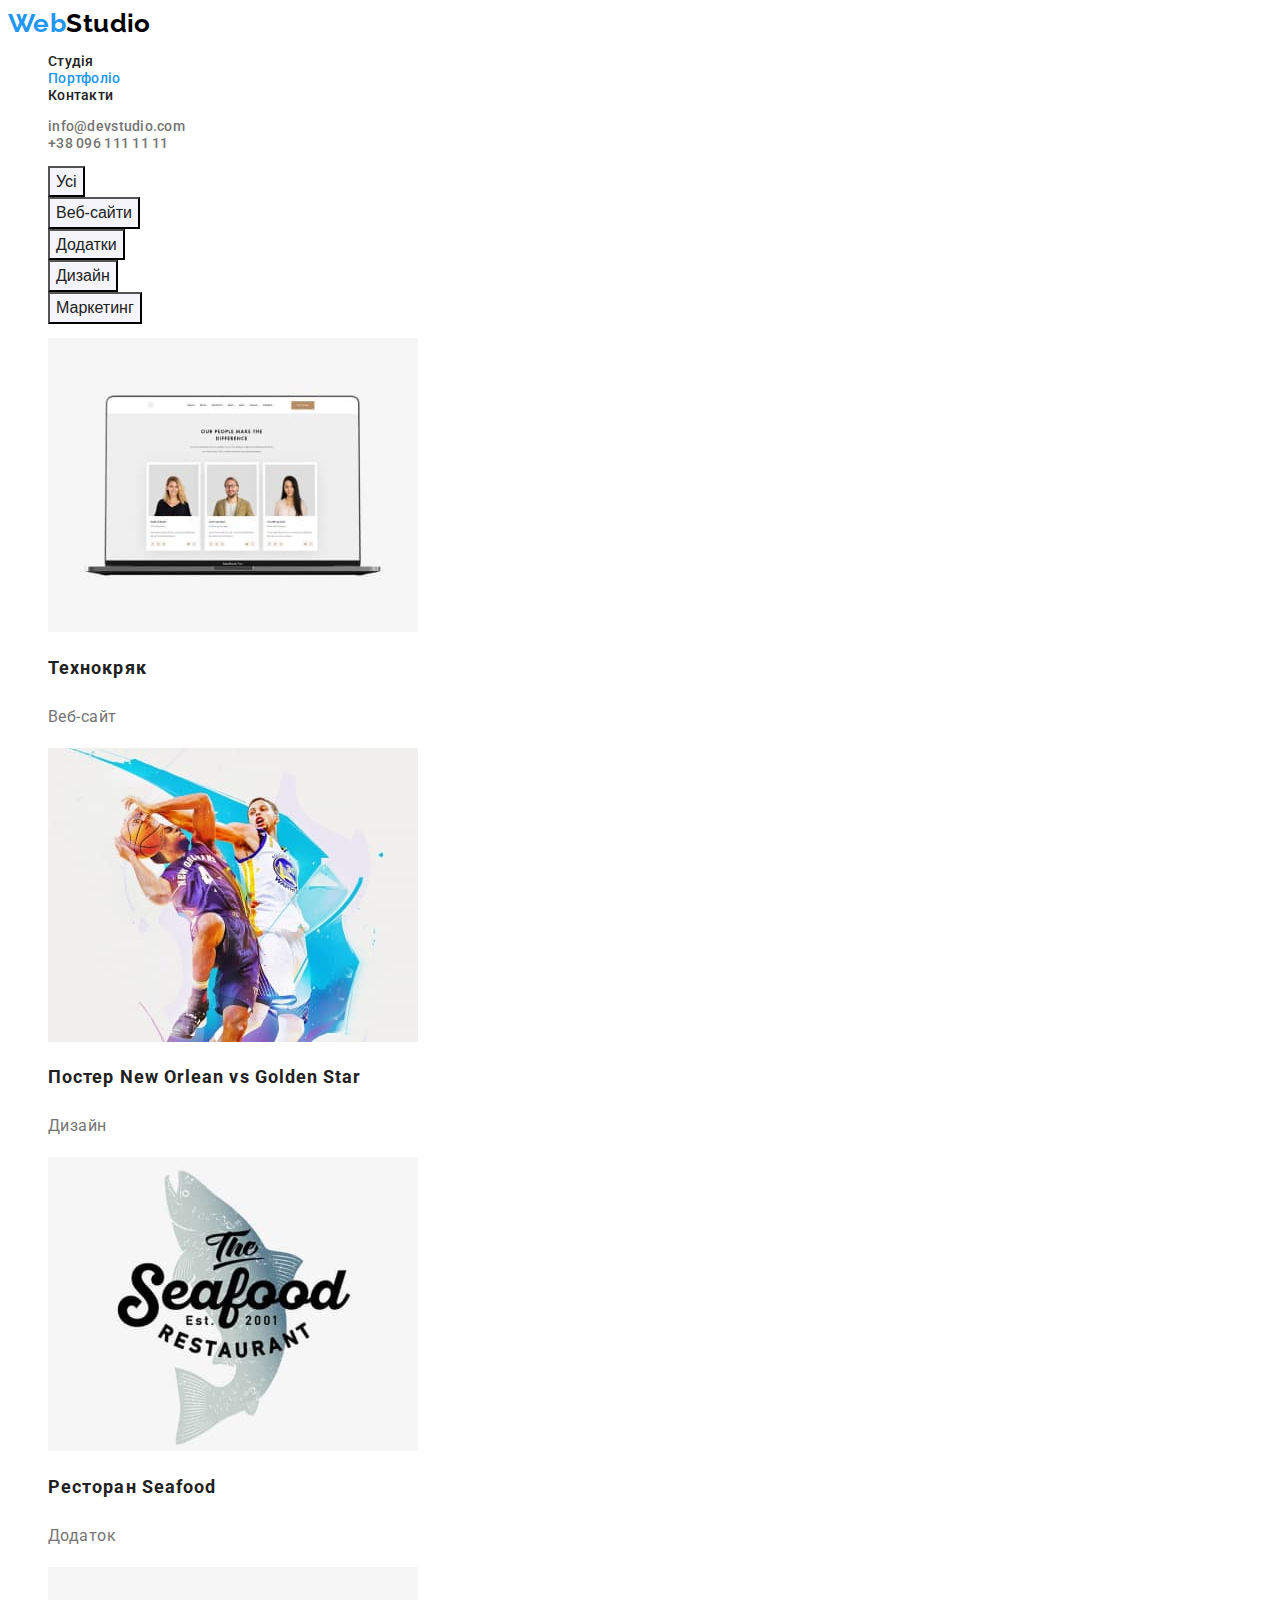
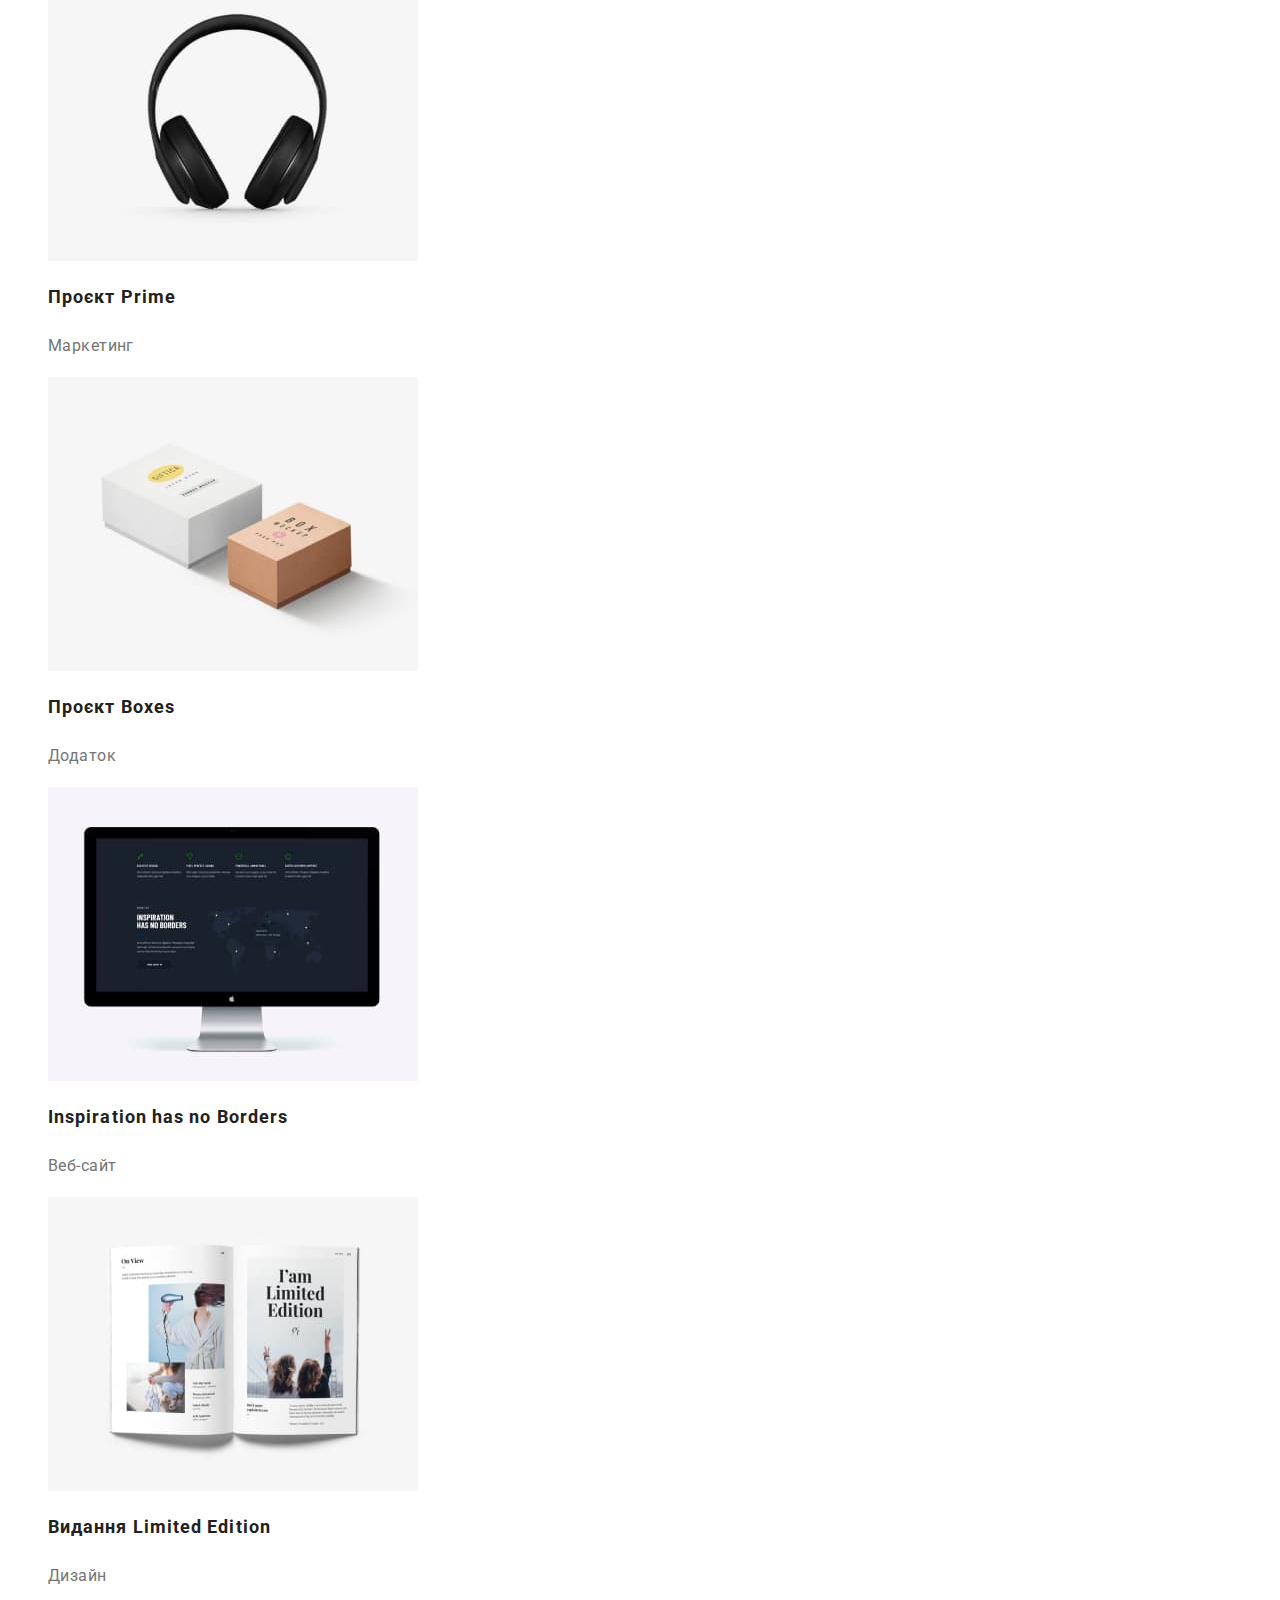
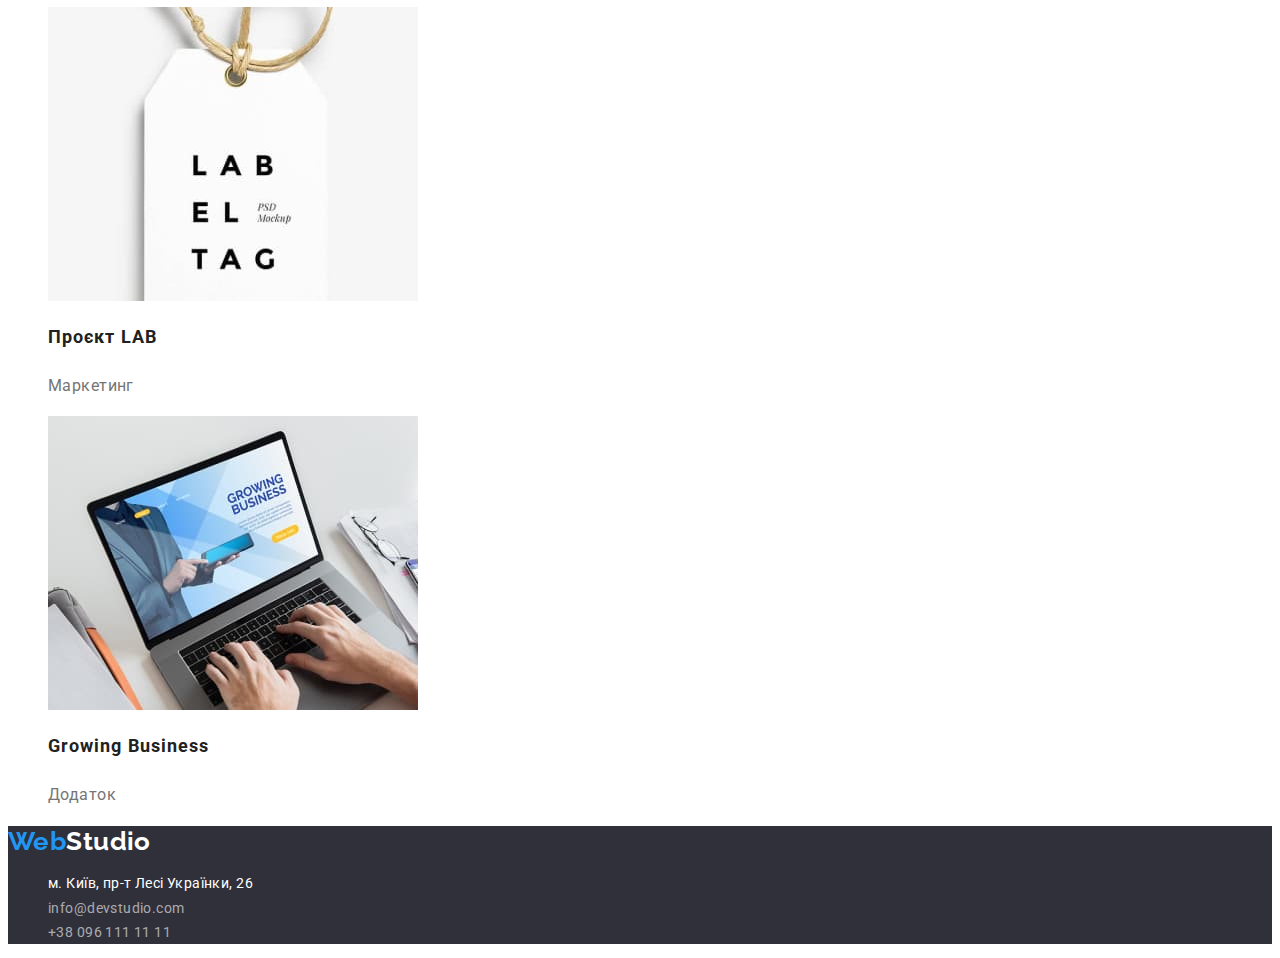
==== portfolio.html @ e4b573ba "Додає код" ====
<!DOCTYPE html>
<html lang="uk">
<head>
    <meta charset="UTF-8">
    <meta http-equiv="X-UA-Compatible" content="IE=edge">
    <meta name="viewport" content="width=device-width, initial-scale=1.0">
    <title>Document</title>

    <link href="https://fonts.googleapis.com/css2?family=Raleway:wght@700&family=Roboto:wght@400;500;700;900&display=swap"
        rel="stylesheet">

    <link rel="stylesheet" href="./css/styles.css">
</head>
<body>
    <!-- Шапка сайта -->
    <header>
        <a lang="en" href="./index.html" class="header-logo"><span class="web">Web</span><span class="header-studio">Studio</span></a>
        <nav>
            <ul class="list">
                <li><a href="./index.html" class="link">Студія</a></li>
                <li><a href="" class="link current">Портфоліо</a></li>
                <li><a href="" class="link">Контакти</a></li>
            </ul>
        </nav>
        <ul>
            <li><a href="mailto:info@devstudio.com" class="address-mail">info@devstudio.com</a></li>
            <li><a href="tel:+380961111111" class="address-tel">+38 096 111 11 11</a></li>
        </ul>
    </header>

    <!-- Тіло сайта -->
    <main>
        <!-- Фільтр -->
        <section class="section">
            <h1 class="visually-hidden">Фільтр</h1>
            <ul class="filter-list">
                <li><button type="button" class="filter-button">Усі</button></li>
                <li><button type="button" class="filter-button">Веб-сайти</button></li>
                <li><button type="button" class="filter-button">Додатки</button></li>
                <li><button type="button" class="filter-button">Дизайн</button></li>
                <li><button type="button" class="filter-button">Маркетинг</button></li>
            </ul>
        </section>

        <!-- Роботи -->
        <section class="section">
            <ul>
                <li>
                    <a href="" class="portfolio-link">
                        <img src="./images/(homework_2)_img_1.jpg" alt="Веб-сайт" >
                        <h2 class="filter-title">Технокряк</h2>
                        <p class="filter-text">Веб-сайт</p>
                    </a>
                </li>
                <li>
                    <a href="" class="portfolio-link">
                        <img src="./images/(homework_2)_img_2.jpg" alt="Баскетбол">
                        <h2 class="filter-title">Постер New Orlean vs Golden Star</h2>
                        <p class="filter-text">Дизайн</p>
                    </a>
                </li>
                <li>
                    <a href="" class="portfolio-link">
                        <img src="./images/(homework_2)_img_3.jpg" alt="Лого ресторану">
                        <h2 class="filter-title">Ресторан Seafood</h2>
                        <p class="filter-text">Додаток</p>
                    </a>
                </li>
                <li>
                    <a href="" class="portfolio-link">
                        <img src="./images/(homework_2)_img_4.jpg" alt="Навушники">
                        <h2 class="filter-title">Проєкт Prime</h2>
                        <p class="filter-text">Маркетинг</p>
                    </a>
                </li>
                <li>
                    <a href="" class="portfolio-link">
                        <img src="./images/(homework_2)_img_5.jpg" alt="Коробки">
                        <h2 class="filter-title">Проєкт Boxes</h2>
                        <p class="filter-text">Додаток</p>
                    </a>
                </li>
                <li>
                    <a href="" class="portfolio-link">
                        <img src="./images/(homework_2)_img_6.jpg" alt="Веб-сайт">
                        <h2 class="filter-title">Inspiration has no Borders</h2>
                        <p class="filter-text">Веб-сайт</p>
                    </a>
                </li>
                <li>
                    <a href="" class="portfolio-link">
                        <img src="./images/(homework_2)_img_7.jpg" alt="Журнал">
                        <h2 class="filter-title">Видання Limited Edition</h2>
                        <p class="filter-text">Дизайн</p>
                    </a>
                </li>
                <li>
                    <a href="" class="portfolio-link">
                        <img src="./images/(homework_2)_img_8.jpg" alt="Карточка">
                        <h2 class="filter-title">Проєкт LAB</h2>
                        <p class="filter-text">Маркетинг</p>
                    </a>
                </li>
                <li>
                    <a href="" class="portfolio-link">
                        <img src="./images/(homework_2)_img_9.jpg" alt="Веб-сайт">
                        <h2 class="filter-title">Growing Business</h2>
                        <p class="filter-text">Додаток</p>
                    </a>
                </li>
            </ul>
        </section>
    </main>

    <!-- Підвал -->
    <footer class="footer">
        <a lang="en" href="./index.html" class="footer-logo"><span class="web">Web</span><span class="footer-studio">Studio</span></a>
        <!-- Контакти -->
        <address class="address">
            <ul>
                <li><a href="https://goo.gl/maps/zjAsH4ex7NeBcbjW6" target="_blank" class="footer-link">м. Київ, пр-т Лесі Українки, 26</a></li>
                <li><a href="mailto:info@devstudio.com" class="address-footer-mail">info@devstudio.com</a></li>
                <li><a href="tel:+380961111111" class="address-footer-tel">+38 096 111 11 11</a></li>
            </ul>
        </address>
    </footer>

</body>
</html>
---- css/styles.css ----
/* INDEX.HTML */

:root {
    --primary-text-color: #757575;
    --title-text-color: #212121;
    --accent-color: #2196F3;
}

*,
*::before,
*::after {
    box-sizing: border-box;
}

body {
    font-family: 'Roboto', sans-serif;
    font-size: 14px;
    letter-spacing: 0.03em;
    color:#212121;
}

ul {
    list-style:none;
}

.container {
    margin-left: auto;
    margin-right: auto;
    width: 1200px;
    outline: 2px solid tomato;
    padding-left: 15px;
    padding-right: 15px;
}

/* header */

.header-logo {
    text-decoration: none;
}

.footer-logo {
    text-decoration: none;
}

.web {
    font-family: 'Raleway';
    font-weight: 700;
    font-size: 26px;
    line-height: 1.19;
    color: var(--accent-color);
}

.header-studio {
    font-family: 'Raleway';
    font-weight: 700;
    font-size: 26px;
    line-height: 1.19;
    color: #000000;
}

.footer-studio {
    font-family: 'Raleway';
    font-weight: 700;
    font-size: 26px;
    line-height: 1.19;
    color: #FFFFFF;
}

.header-list {
    display: flex;
}

.header-list .item {
    margin-right: 50px;
}

.header-list .item:last-child {
    margin-right: 0px;
}

.link.current {
    color: var(--accent-color)
}

.link {
    color: var(--title-text-color);
    font-weight: 500;
    line-height: 1.14;
    letter-spacing: 0.02em;
    text-decoration: none;
}

.link:hover,
.link:focus {
    color: var(--accent-color);
}

.address-mail,
.address-tel {
    color: var(--primary-text-color);
    font-weight: 500;
    line-height: 1.14;
    letter-spacing: 0.02em;
    text-decoration: none;
}
.address-mail:hover,
.address-mail:focus {
    color: var(--accent-color);
}

.address-tel:hover,
.address-tel:focus {
    color: var(--accent-color);
}

/* main */
.visually-hidden {
    position: absolute;
    white-space: nowrap;
    width: 1px;
    height: 1px;
    overflow: hidden;
    border: 0;
    padding: 0;
    clip: rect(0 0 0 0);
    clip-path: inset(50%);
    margin: -1px;
}

/* hero-section */
.hero-section {
    text-align: center;
    background-color: #2F303A;
}

.hero-title {
    margin-bottom: 32px;
    color: #FFFFFF;
    font-weight: 900;
    font-size: 44px;
    line-height: 1.36;
    text-align: center;
    letter-spacing: 0.06em;
    text-transform: uppercase;
}

.hero-button {
    display: inline-block;
    border: 0px;
    border-radius: 4px;
    padding: 10px 32px;

    background-color: var(--accent-color);
   
    font-weight: 700;
    font-size: 16px;
    line-height: 1.87;
    align-items: center;
    text-align: center;
    letter-spacing: 0.06em;
    cursor: pointer;
}

/* feature-section */
.feature-section {
    padding: 74px 215px 100px;
}

.feature-title {
    margin-bottom: 10px;

    color: var(--title-text-color);
    font-weight: 700;
    line-height: 1.14;
    text-transform: uppercase;
}

.feature-text {
    margin-top: 0px;
    color: var(--primary-text-color);
    line-height: 1.71;
}

/* our-work-section */

.our-work-section {
    margin: 0px 215px 94px;
}

.our-work-title {
    margin-top: 0px;
    margin-bottom: 40px;

    color: var(--title-text-color);
    font-weight: 700;
    font-size: 36px;
    line-height: 1.16;
    text-align: center;
}

.team-title {
    color: var(--title-text-color);
    font-weight: 700;
    font-size: 36px;
    line-height: 1.16;
    text-align: center;
}

/* team-section */
.team-title {
    margin: 0px;
    padding-top: 94px;
    padding-bottom: 50px;
}

.member-team-title {
    margin-top: 0px;
    margin-bottom: 10px;

    color: var(--title-text-color);
    font-weight: 500;
    font-size: 16px;
    line-height: 1.18;
}

.member-team-text {
    margin: 0px;

    color: var(--primary-text-color);
    font-size: 16px;
    line-height: 1.18;
}

/* footer */

.footer {
    background-color: #2F303A;
}

.footer-link {
    color: #FFFFFF;
    font-style: normal;
    line-height: 1.74;
    text-decoration: none;
}

.address-footer-mail,
.address-footer-tel {
    color: rgba(255, 255, 255, 0.6);
    font-style: normal;
    line-height: 1.74;
    text-decoration: none;
}

/* PORTFOLIO.HTML */

.portfolio-link {
    text-decoration: none;
}

.filter-list {
    font-family: inherit;
}

.filter-button {
    color: var(--title-text-color);
    background-color: #F5F4FA;
    font-weight: 500;
    font-size: 16px;
    line-height: 1.6;
    cursor: pointer;
}

.filter-button:hover,
.filter-button:focus {
    color: #FFFFFF;
    background: var(--accent-color);
}

.filter-title {
    color: var(--title-text-color);
    font-weight: 700;
    font-size: 18px;
    line-height: 2;    
    letter-spacing: 0.06em;
}

.filter-text {
    color: var(--primary-text-color);
    font-size: 16px;
    line-height: 1.87;
}
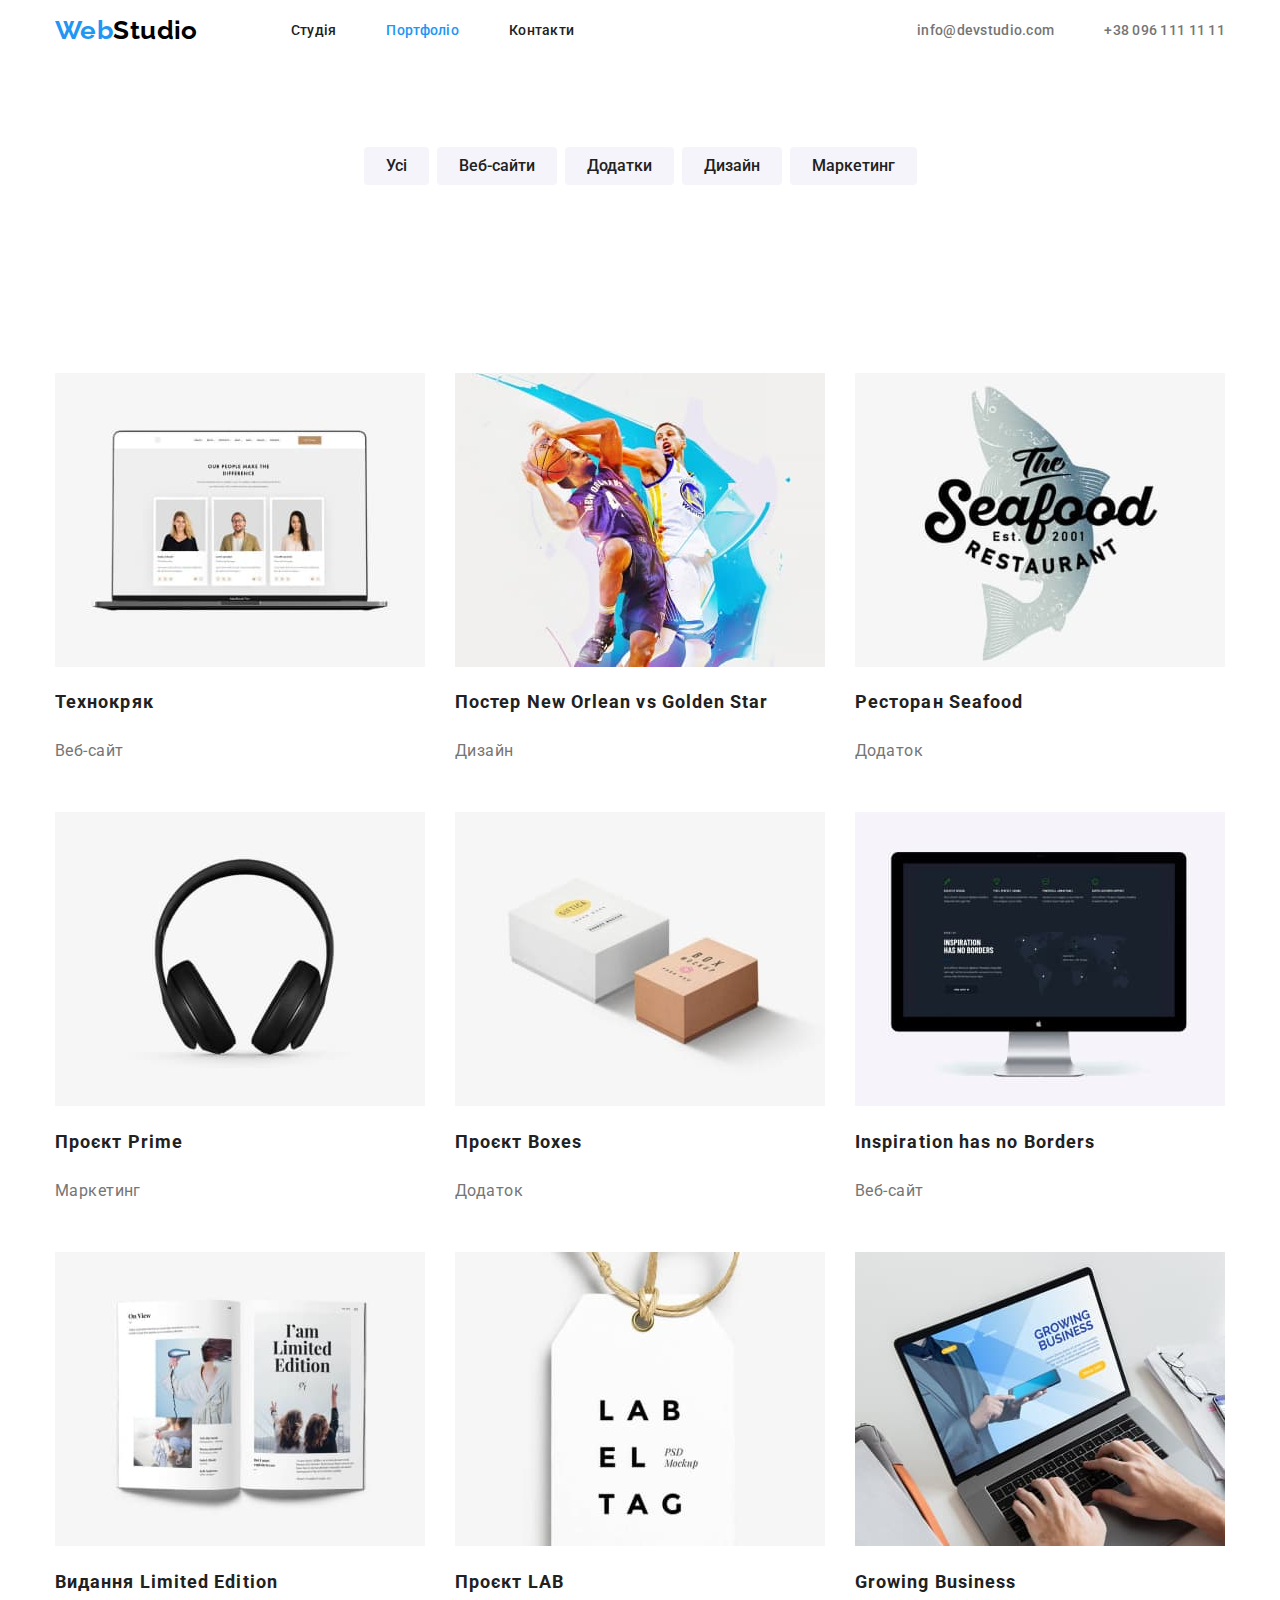
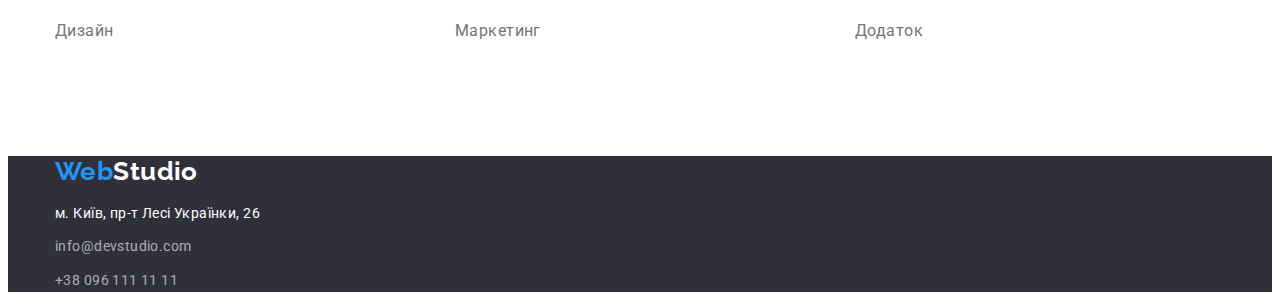
==== commit d30b3f36: "Написав код" ====
--- a/portfolio.html
+++ b/portfolio.html
@@ -14,115 +14,125 @@
 <body>
     <!-- Шапка сайта -->
     <header>
-        <a lang="en" href="./index.html" class="header-logo"><span class="web">Web</span><span class="header-studio">Studio</span></a>
-        <nav>
-            <ul class="list">
-                <li><a href="./index.html" class="link">Студія</a></li>
-                <li><a href="" class="link current">Портфоліо</a></li>
-                <li><a href="" class="link">Контакти</a></li>
+        <nav class="container main-nav">
+            <a lang="en" href="./index.html" class="header-logo"><span class="web">Web</span><span class="header-studio">Studio</span></a>
+            
+            <ul class="header-list">
+                <li class="item"><a href="./index.html" class="link">Студія</a></li>
+                <li class="item"><a href="" class="link current">Портфоліо</a></li>
+                <li class="item"><a href="" class="link">Контакти</a></li>
+            </ul>
+            
+            <ul class="header-address-list">
+                <li class="item"><a href="mailto:info@devstudio.com" class="address-mail">info@devstudio.com</a></li>
+                <li class="item"><a href="tel:+380961111111" class="address-tel">+38 096 111 11 11</a></li>
             </ul>
         </nav>
-        <ul>
-            <li><a href="mailto:info@devstudio.com" class="address-mail">info@devstudio.com</a></li>
-            <li><a href="tel:+380961111111" class="address-tel">+38 096 111 11 11</a></li>
-        </ul>
     </header>
 
     <!-- Тіло сайта -->
     <main>
         <!-- Фільтр -->
-        <section class="section">
-            <h1 class="visually-hidden">Фільтр</h1>
-            <ul class="filter-list">
-                <li><button type="button" class="filter-button">Усі</button></li>
-                <li><button type="button" class="filter-button">Веб-сайти</button></li>
-                <li><button type="button" class="filter-button">Додатки</button></li>
-                <li><button type="button" class="filter-button">Дизайн</button></li>
-                <li><button type="button" class="filter-button">Маркетинг</button></li>
-            </ul>
+        <section class="filter-section">
+            <div class="container">
+                <h1 class="visually-hidden">Фільтр</h1>
+                <ul class="filter-list">
+                    <li class="item"><button type="button" class="filter-button">Усі</button></li>
+                    <li class="item"><button type="button" class="filter-button">Веб-сайти</button></li>
+                    <li class="item"><button type="button" class="filter-button">Додатки</button></li>
+                    <li class="item"><button type="button" class="filter-button">Дизайн</button></li>
+                    <li class="item"><button type="button" class="filter-button">Маркетинг</button></li>
+                </ul>
+            </div>
         </section>
 
         <!-- Роботи -->
-        <section class="section">
-            <ul>
-                <li>
-                    <a href="" class="portfolio-link">
-                        <img src="./images/(homework_2)_img_1.jpg" alt="Веб-сайт" >
-                        <h2 class="filter-title">Технокряк</h2>
-                        <p class="filter-text">Веб-сайт</p>
-                    </a>
-                </li>
-                <li>
-                    <a href="" class="portfolio-link">
-                        <img src="./images/(homework_2)_img_2.jpg" alt="Баскетбол">
-                        <h2 class="filter-title">Постер New Orlean vs Golden Star</h2>
-                        <p class="filter-text">Дизайн</p>
-                    </a>
-                </li>
-                <li>
-                    <a href="" class="portfolio-link">
-                        <img src="./images/(homework_2)_img_3.jpg" alt="Лого ресторану">
-                        <h2 class="filter-title">Ресторан Seafood</h2>
-                        <p class="filter-text">Додаток</p>
-                    </a>
-                </li>
-                <li>
-                    <a href="" class="portfolio-link">
-                        <img src="./images/(homework_2)_img_4.jpg" alt="Навушники">
-                        <h2 class="filter-title">Проєкт Prime</h2>
-                        <p class="filter-text">Маркетинг</p>
-                    </a>
-                </li>
-                <li>
-                    <a href="" class="portfolio-link">
-                        <img src="./images/(homework_2)_img_5.jpg" alt="Коробки">
-                        <h2 class="filter-title">Проєкт Boxes</h2>
-                        <p class="filter-text">Додаток</p>
-                    </a>
-                </li>
-                <li>
-                    <a href="" class="portfolio-link">
-                        <img src="./images/(homework_2)_img_6.jpg" alt="Веб-сайт">
-                        <h2 class="filter-title">Inspiration has no Borders</h2>
-                        <p class="filter-text">Веб-сайт</p>
-                    </a>
-                </li>
-                <li>
-                    <a href="" class="portfolio-link">
-                        <img src="./images/(homework_2)_img_7.jpg" alt="Журнал">
-                        <h2 class="filter-title">Видання Limited Edition</h2>
-                        <p class="filter-text">Дизайн</p>
-                    </a>
-                </li>
-                <li>
-                    <a href="" class="portfolio-link">
-                        <img src="./images/(homework_2)_img_8.jpg" alt="Карточка">
-                        <h2 class="filter-title">Проєкт LAB</h2>
-                        <p class="filter-text">Маркетинг</p>
-                    </a>
-                </li>
-                <li>
-                    <a href="" class="portfolio-link">
-                        <img src="./images/(homework_2)_img_9.jpg" alt="Веб-сайт">
-                        <h2 class="filter-title">Growing Business</h2>
-                        <p class="filter-text">Додаток</p>
-                    </a>
-                </li>
-            </ul>
+        <section class="port-work-section">
+            <div class="container">
+                <ul class="port-work-list">
+                    <li class="item">
+                        <a href="" class="portfolio-link">
+                            <img src="./images/(homework_2)_img_1.jpg" alt="Веб-сайт">
+                            <h2 class="filter-title">Технокряк</h2>
+                            <p class="filter-text">Веб-сайт</p>
+                        </a>
+                    </li>
+                    <li class="item">
+                        <a href="" class="portfolio-link">
+                            <img src="./images/(homework_2)_img_2.jpg" alt="Баскетбол">
+                            <h2 class="filter-title">Постер New Orlean vs Golden Star</h2>
+                            <p class="filter-text">Дизайн</p>
+                        </a>
+                    </li>
+                    <li class="item">
+                        <a href="" class="portfolio-link">
+                            <img src="./images/(homework_2)_img_3.jpg" alt="Лого ресторану">
+                            <h2 class="filter-title">Ресторан Seafood</h2>
+                            <p class="filter-text">Додаток</p>
+                        </a>
+                    </li>
+                    <li class="item">
+                        <a href="" class="portfolio-link">
+                            <img src="./images/(homework_2)_img_4.jpg" alt="Навушники">
+                            <h2 class="filter-title">Проєкт Prime</h2>
+                            <p class="filter-text">Маркетинг</p>
+                        </a>
+                    </li>
+                    <li class="item">
+                        <a href="" class="portfolio-link">
+                            <img src="./images/(homework_2)_img_5.jpg" alt="Коробки">
+                            <h2 class="filter-title">Проєкт Boxes</h2>
+                            <p class="filter-text">Додаток</p>
+                        </a>
+                    </li>
+                    <li class="item">
+                        <a href="" class="portfolio-link">
+                            <img src="./images/(homework_2)_img_6.jpg" alt="Веб-сайт">
+                            <h2 class="filter-title">Inspiration has no Borders</h2>
+                            <p class="filter-text">Веб-сайт</p>
+                        </a>
+                    </li>
+                    <li class="item">
+                        <a href="" class="portfolio-link">
+                            <img src="./images/(homework_2)_img_7.jpg" alt="Журнал">
+                            <h2 class="filter-title">Видання Limited Edition</h2>
+                            <p class="filter-text">Дизайн</p>
+                        </a>
+                    </li>
+                    <li class="item">
+                        <a href="" class="portfolio-link">
+                            <img src="./images/(homework_2)_img_8.jpg" alt="Карточка">
+                            <h2 class="filter-title">Проєкт LAB</h2>
+                            <p class="filter-text">Маркетинг</p>
+                        </a>
+                    </li>
+                    <li class="item">
+                        <a href="" class="portfolio-link">
+                            <img src="./images/(homework_2)_img_9.jpg" alt="Веб-сайт">
+                            <h2 class="filter-title">Growing Business</h2>
+                            <p class="filter-text">Додаток</p>
+                        </a>
+                    </li>
+                </ul>
+            </div>
         </section>
     </main>
 
     <!-- Підвал -->
     <footer class="footer">
-        <a lang="en" href="./index.html" class="footer-logo"><span class="web">Web</span><span class="footer-studio">Studio</span></a>
-        <!-- Контакти -->
-        <address class="address">
-            <ul>
-                <li><a href="https://goo.gl/maps/zjAsH4ex7NeBcbjW6" target="_blank" class="footer-link">м. Київ, пр-т Лесі Українки, 26</a></li>
-                <li><a href="mailto:info@devstudio.com" class="address-footer-mail">info@devstudio.com</a></li>
-                <li><a href="tel:+380961111111" class="address-footer-tel">+38 096 111 11 11</a></li>
-            </ul>
-        </address>
+        <div class="container">
+            <a lang="en" href="./index.html" class="footer-logo"><span class="web">Web</span><span
+                    class="footer-studio">Studio</span></a>
+            <!-- Контакти -->
+            <address class="address">
+                <ul class="footer-list">
+                    <li class="item"><a href="https://goo.gl/maps/zjAsH4ex7NeBcbjW6" target="_blank" class="footer-link">м.
+                            Київ, пр-т Лесі Українки, 26</a></li>
+                    <li class="item"><a href="mailto:info@devstudio.com" class="address-footer-mail">info@devstudio.com</a></li>
+                    <li class="item"><a href="tel:+380961111111" class="address-footer-tel">+38 096 111 11 11</a></li>
+                </ul>
+            </address>
+        </div>
     </footer>
 
 </body>
--- a/css/styles.css
+++ b/css/styles.css
@@ -24,21 +24,22 @@
 }
 
 .container {
+    padding-left: 15px;
+    padding-right: 15px;
     margin-left: auto;
     margin-right: auto;
+
     width: 1200px;
-    outline: 2px solid tomato;
-    padding-left: 15px;
-    padding-right: 15px;
+    /* outline: 2px solid tomato; */
 }
 
 /* header */
+.main-nav {
+    display: flex;
+    align-items: center;
+}
 
 .header-logo {
-    text-decoration: none;
-}
-
-.footer-logo {
     text-decoration: none;
 }
 
@@ -68,6 +69,8 @@
 
 .header-list {
     display: flex;
+    padding: 0px;
+    margin-left: 93px;
 }
 
 .header-list .item {
@@ -93,6 +96,16 @@
 .link:hover,
 .link:focus {
     color: var(--accent-color);
+}
+
+.header-address-list {
+    display: flex;
+    padding: 0;
+    margin-left: auto;
+}
+
+.header-address-list .item + .item {
+    margin-left: 50px;
 }
 
 .address-mail,
@@ -129,11 +142,15 @@
 
 /* hero-section */
 .hero-section {
+    padding-top: 94px;
+    padding-bottom: 94px;
+
     text-align: center;
     background-color: #2F303A;
 }
 
 .hero-title {
+    margin-top: 0;
     margin-bottom: 32px;
     color: #FFFFFF;
     font-weight: 900;
@@ -163,7 +180,25 @@
 
 /* feature-section */
 .feature-section {
-    padding: 74px 215px 100px;
+    padding-top: 94px;
+    padding-bottom: 94px;
+    margin: 0;
+}
+
+.feature-list {
+    display: flex;
+    margin: 0;
+    padding: 0;
+}
+
+.feature-list .item {
+    margin-right: 30px;
+
+    width: 270px;
+}
+
+.feature-list .item:last-child {
+    margin-right: 0px;
 }
 
 .feature-title {
@@ -184,7 +219,23 @@
 /* our-work-section */
 
 .our-work-section {
-    margin: 0px 215px 94px;
+    padding-top: 94px;
+    padding-bottom: 94px;
+    margin: 0;
+}
+
+.work-list {
+    display: flex;
+    margin: 0;
+    padding: 0;
+}
+
+.work-list .item {
+    margin-right: 30px;
+}
+
+.work-list .item:last-child {
+    margin-right: 0px;
 }
 
 .our-work-title {
@@ -198,7 +249,31 @@
     text-align: center;
 }
 
+/* team-section */
+.team-section {
+    padding-top: 94px;
+    padding-bottom: 94px;
+}
+
+.team-list {
+    display: flex;
+    margin: 0;
+    padding: 0;
+}
+
+.team-list .item {
+    margin-right: 30px;
+}
+
+.team-list .item:last-child {
+    margin-right: 0px;
+}
+
 .team-title {
+    margin: 0px;
+    padding-top: 94px;
+    padding-bottom: 50px;
+
     color: var(--title-text-color);
     font-weight: 700;
     font-size: 36px;
@@ -206,13 +281,6 @@
     text-align: center;
 }
 
-/* team-section */
-.team-title {
-    margin: 0px;
-    padding-top: 94px;
-    padding-bottom: 50px;
-}
-
 .member-team-title {
     margin-top: 0px;
     margin-bottom: 10px;
@@ -235,6 +303,24 @@
 
 .footer {
     background-color: #2F303A;
+}
+
+.footer-logo {
+    margin-bottom: 20px;
+
+    text-decoration: none;
+}
+
+.footer-list {
+    padding: 0;
+}
+
+.footer-list .item {
+    width: 230px;
+}
+
+.footer-list .item {
+    margin-bottom: 9px;
 }
 
 .footer-link {
@@ -253,17 +339,34 @@
 }
 
 /* PORTFOLIO.HTML */
-
-.portfolio-link {
-    text-decoration: none;
+.filter-section {
+    padding-top: 94px;
+    padding-bottom: 94px;
+    margin: 0;
 }
 
 .filter-list {
+    display: flex;
+    margin: 0;
+    padding: 0px;
+    justify-content: center;
+}
+
+.filter-list .item {
+    margin-right: 8px;
+}
+
+.filter-list .item:last-child {
+    margin-right: 0px;
+}
+
+.filter-button {
+    padding: 6px 22px;
+    border: 0px;
+    border-radius: 4px;
+
+    color: var(--title-text-color);
     font-family: inherit;
-}
-
-.filter-button {
-    color: var(--title-text-color);
     background-color: #F5F4FA;
     font-weight: 500;
     font-size: 16px;
@@ -277,6 +380,37 @@
     background: var(--accent-color);
 }
 
+/* Роботи */
+.port-work-section {
+    padding-top: 94px;
+    padding-bottom: 94px;
+    margin: 0;
+}
+
+.port-work-list {
+    display: flex;
+    margin: 0;
+    padding: 0px;
+    flex-wrap: wrap;
+}
+
+.port-work-list .item {
+    margin-right: 30px;
+    margin-bottom: 30px;
+}
+
+.port-work-list .item:nth-child(3n) {
+    margin-right: 0px;
+}
+
+.port-work-list .item:nth-child(n + 7) {
+    margin-bottom: 0px;
+}
+
+.portfolio-link {
+    text-decoration: none;
+}
+
 .filter-title {
     color: var(--title-text-color);
     font-weight: 700;
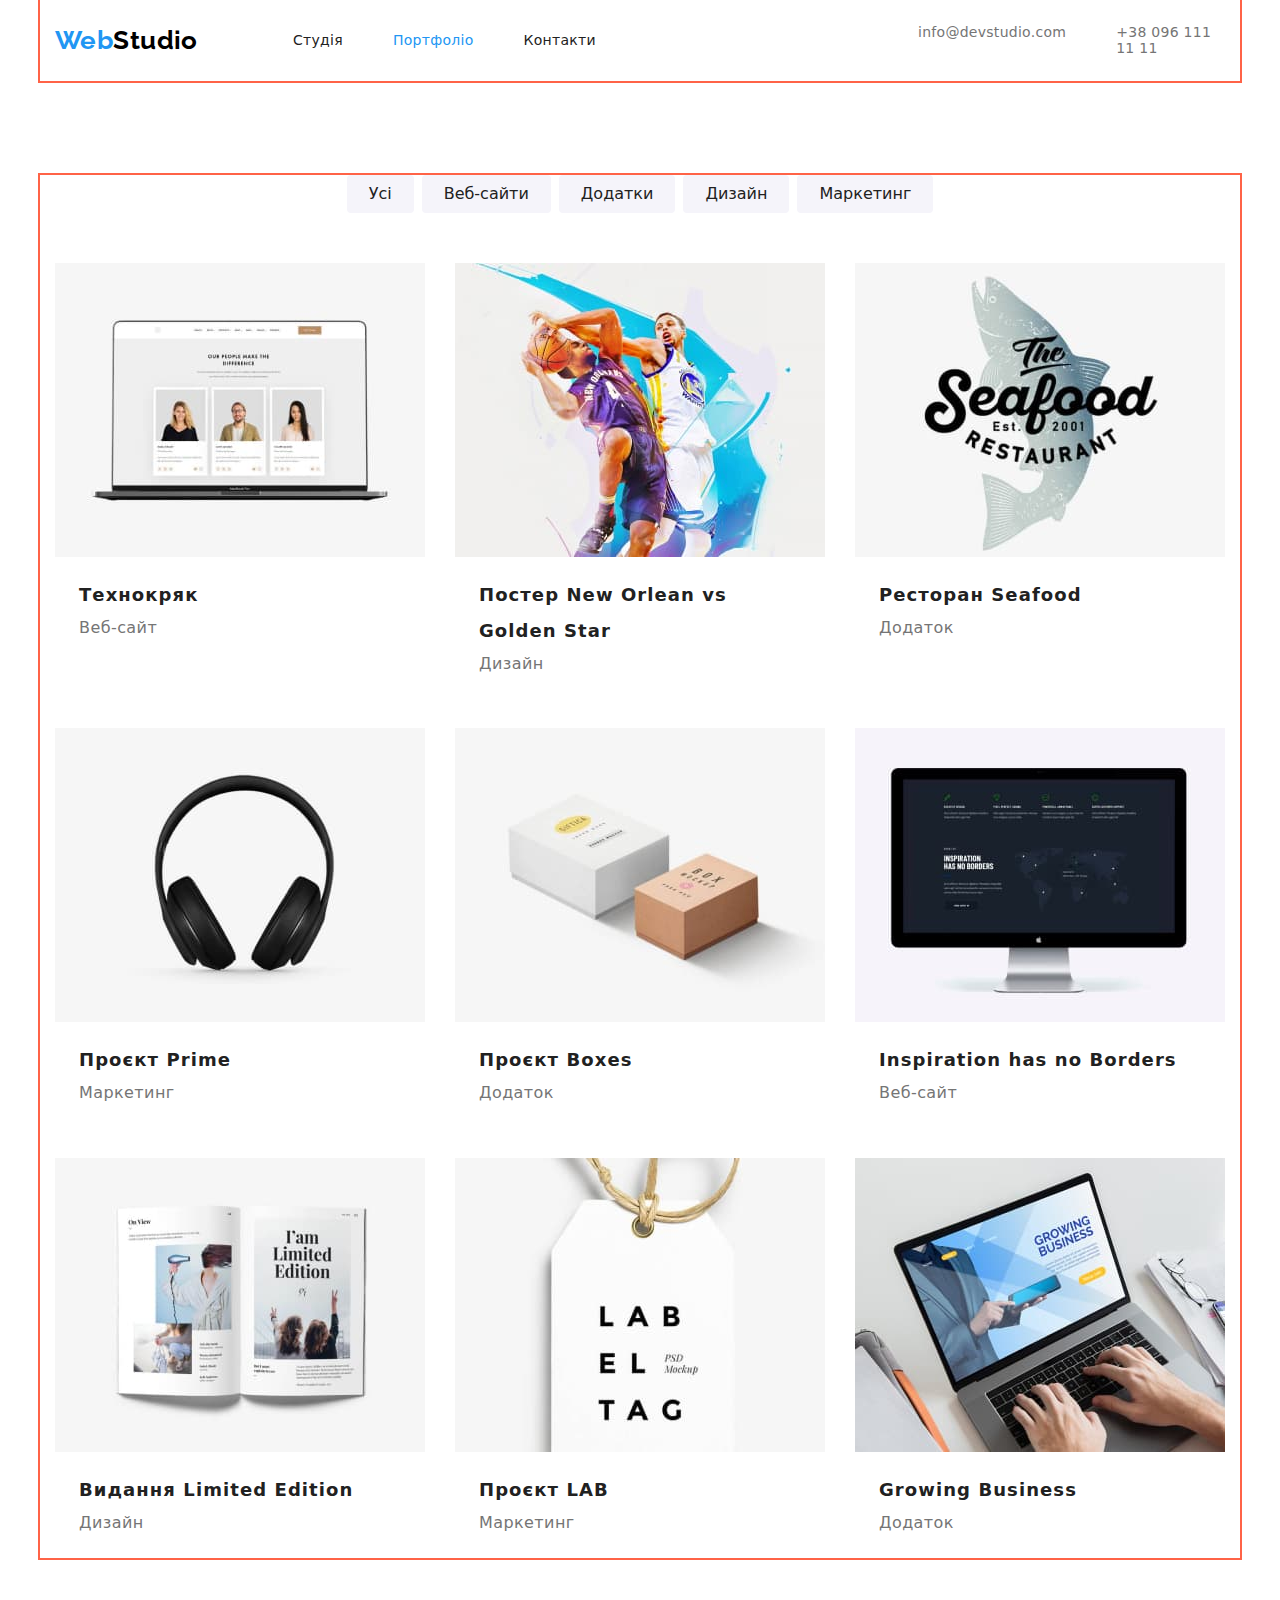
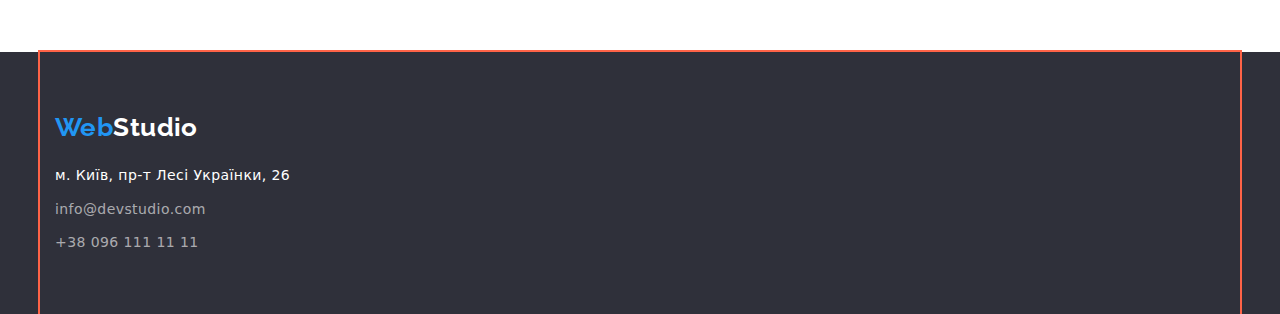
==== commit e1ee999f: "Редагую код" ====
--- a/portfolio.html
+++ b/portfolio.html
@@ -10,19 +10,23 @@
         rel="stylesheet">
 
     <link rel="stylesheet" href="./css/styles.css">
+
+    <link rel="stylesheet" href="https://cdnjs.cloudflare.com/ajax/libs/modern-normalize/1.1.0/modern-normalize.min.css">
+
 </head>
 <body>
     <!-- Шапка сайта -->
     <header>
         <nav class="container main-nav">
-            <a lang="en" href="./index.html" class="header-logo"><span class="web">Web</span><span class="header-studio">Studio</span></a>
-            
+            <a lang="en" href="./index.html" class="header-logo"><span class="web">Web</span><span
+                    class="header-studio">Studio</span></a>
+    
             <ul class="header-list">
                 <li class="item"><a href="./index.html" class="link">Студія</a></li>
                 <li class="item"><a href="" class="link current">Портфоліо</a></li>
                 <li class="item"><a href="" class="link">Контакти</a></li>
             </ul>
-            
+    
             <ul class="header-address-list">
                 <li class="item"><a href="mailto:info@devstudio.com" class="address-mail">info@devstudio.com</a></li>
                 <li class="item"><a href="tel:+380961111111" class="address-tel">+38 096 111 11 11</a></li>
@@ -43,74 +47,88 @@
                     <li class="item"><button type="button" class="filter-button">Дизайн</button></li>
                     <li class="item"><button type="button" class="filter-button">Маркетинг</button></li>
                 </ul>
-            </div>
-        </section>
 
-        <!-- Роботи -->
-        <section class="port-work-section">
-            <div class="container">
+                <!-- Роботи -->
                 <ul class="port-work-list">
                     <li class="item">
                         <a href="" class="portfolio-link">
                             <img src="./images/(homework_2)_img_1.jpg" alt="Веб-сайт">
-                            <h2 class="filter-title">Технокряк</h2>
-                            <p class="filter-text">Веб-сайт</p>
+                            <div class="filter-div">
+                                <h2 class="filter-title">Технокряк</h2>
+                                <p class="filter-text">Веб-сайт</p>
+                            </div>
                         </a>
                     </li>
                     <li class="item">
                         <a href="" class="portfolio-link">
                             <img src="./images/(homework_2)_img_2.jpg" alt="Баскетбол">
-                            <h2 class="filter-title">Постер New Orlean vs Golden Star</h2>
-                            <p class="filter-text">Дизайн</p>
+                            <div class="filter-div">
+                                <h2 class="filter-title">Постер New Orlean vs Golden Star</h2>
+                                <p class="filter-text">Дизайн</p>
+                            </div>
                         </a>
                     </li>
                     <li class="item">
                         <a href="" class="portfolio-link">
                             <img src="./images/(homework_2)_img_3.jpg" alt="Лого ресторану">
-                            <h2 class="filter-title">Ресторан Seafood</h2>
-                            <p class="filter-text">Додаток</p>
+                            <div class="filter-div">
+                                <h2 class="filter-title">Ресторан Seafood</h2>
+                                <p class="filter-text">Додаток</p>
+                            </div>
                         </a>
                     </li>
                     <li class="item">
                         <a href="" class="portfolio-link">
                             <img src="./images/(homework_2)_img_4.jpg" alt="Навушники">
-                            <h2 class="filter-title">Проєкт Prime</h2>
-                            <p class="filter-text">Маркетинг</p>
+                            <div class="filter-div">
+                                <h2 class="filter-title">Проєкт Prime</h2>
+                                <p class="filter-text">Маркетинг</p>
+                            </div>
                         </a>
                     </li>
                     <li class="item">
                         <a href="" class="portfolio-link">
                             <img src="./images/(homework_2)_img_5.jpg" alt="Коробки">
-                            <h2 class="filter-title">Проєкт Boxes</h2>
-                            <p class="filter-text">Додаток</p>
+                            <div class="filter-div">
+                                <h2 class="filter-title">Проєкт Boxes</h2>
+                                <p class="filter-text">Додаток</p>
+                            </div>
                         </a>
                     </li>
                     <li class="item">
                         <a href="" class="portfolio-link">
                             <img src="./images/(homework_2)_img_6.jpg" alt="Веб-сайт">
-                            <h2 class="filter-title">Inspiration has no Borders</h2>
-                            <p class="filter-text">Веб-сайт</p>
+                            <div class="filter-div">
+                                <h2 class="filter-title">Inspiration has no Borders</h2>
+                                <p class="filter-text">Веб-сайт</p>
+                            </div>
                         </a>
                     </li>
                     <li class="item">
                         <a href="" class="portfolio-link">
                             <img src="./images/(homework_2)_img_7.jpg" alt="Журнал">
-                            <h2 class="filter-title">Видання Limited Edition</h2>
-                            <p class="filter-text">Дизайн</p>
+                            <div class="filter-div">
+                                <h2 class="filter-title">Видання Limited Edition</h2>
+                                <p class="filter-text">Дизайн</p>
+                            </div>
                         </a>
                     </li>
                     <li class="item">
                         <a href="" class="portfolio-link">
                             <img src="./images/(homework_2)_img_8.jpg" alt="Карточка">
-                            <h2 class="filter-title">Проєкт LAB</h2>
-                            <p class="filter-text">Маркетинг</p>
+                            <div class="filter-div">
+                                <h2 class="filter-title">Проєкт LAB</h2>
+                                <p class="filter-text">Маркетинг</p>
+                            </div>
                         </a>
                     </li>
                     <li class="item">
                         <a href="" class="portfolio-link">
                             <img src="./images/(homework_2)_img_9.jpg" alt="Веб-сайт">
-                            <h2 class="filter-title">Growing Business</h2>
-                            <p class="filter-text">Додаток</p>
+                            <div class="filter-div">
+                                <h2 class="filter-title">Growing Business</h2>
+                                <p class="filter-text">Додаток</p>
+                            </div>
                         </a>
                     </li>
                 </ul>
@@ -121,14 +139,16 @@
     <!-- Підвал -->
     <footer class="footer">
         <div class="container">
-            <a lang="en" href="./index.html" class="footer-logo"><span class="web">Web</span><span
+            <a lang="en" href="./index.html" class="footer-logo"><span class="footer-web">Web</span><span
                     class="footer-studio">Studio</span></a>
             <!-- Контакти -->
             <address class="address">
                 <ul class="footer-list">
                     <li class="item"><a href="https://goo.gl/maps/zjAsH4ex7NeBcbjW6" target="_blank" class="footer-link">м.
-                            Київ, пр-т Лесі Українки, 26</a></li>
-                    <li class="item"><a href="mailto:info@devstudio.com" class="address-footer-mail">info@devstudio.com</a></li>
+                            Київ,
+                            пр-т Лесі Українки, 26</a></li>
+                    <li class="item"><a href="mailto:info@devstudio.com" class="address-footer-mail">info@devstudio.com</a>
+                    </li>
                     <li class="item"><a href="tel:+380961111111" class="address-footer-tel">+38 096 111 11 11</a></li>
                 </ul>
             </address>
--- a/css/styles.css
+++ b/css/styles.css
@@ -4,12 +4,6 @@
     --primary-text-color: #757575;
     --title-text-color: #212121;
     --accent-color: #2196F3;
-}
-
-*,
-*::before,
-*::after {
-    box-sizing: border-box;
 }
 
 body {
@@ -21,6 +15,22 @@
 
 ul {
     list-style:none;
+    margin: 0;padding: 0;
+}
+
+h1,
+h2,
+h3,
+h4,
+h5,
+h6 {
+    margin: 0;
+}
+
+img {
+    display: block;
+    max-width: 100%;
+    height: auto;
 }
 
 .container {
@@ -30,7 +40,7 @@
     margin-right: auto;
 
     width: 1200px;
-    /* outline: 2px solid tomato; */
+    outline: 2px solid tomato;
 }
 
 /* header */
@@ -40,7 +50,11 @@
 }
 
 .header-logo {
-    text-decoration: none;
+    padding-top: 25px;
+    padding-bottom: 25px;
+    text-decoration: none;
+
+    width: 145px;
 }
 
 .web {
@@ -59,6 +73,14 @@
     color: #000000;
 }
 
+.footer-web {
+    font-family: 'Raleway';
+    font-weight: 700;
+    font-size: 26px;
+    line-height: 1.19;
+    color: var(--accent-color);
+}
+
 .footer-studio {
     font-family: 'Raleway';
     font-weight: 700;
@@ -69,8 +91,8 @@
 
 .header-list {
     display: flex;
-    padding: 0px;
     margin-left: 93px;
+    width: 281px;
 }
 
 .header-list .item {
@@ -100,8 +122,8 @@
 
 .header-address-list {
     display: flex;
-    padding: 0;
     margin-left: auto;
+    width: 307px;
 }
 
 .header-address-list .item + .item {
@@ -140,11 +162,13 @@
     margin: -1px;
 }
 
+.section {
+    padding-top: 94px;
+    padding-bottom: 94px;
+}
+
 /* hero-section */
 .hero-section {
-    padding-top: 94px;
-    padding-bottom: 94px;
-
     text-align: center;
     background-color: #2F303A;
 }
@@ -152,6 +176,7 @@
 .hero-title {
     margin-top: 0;
     margin-bottom: 32px;
+
     color: #FFFFFF;
     font-weight: 900;
     font-size: 44px;
@@ -167,6 +192,7 @@
     border-radius: 4px;
     padding: 10px 32px;
 
+    color: #FFFFFF;
     background-color: var(--accent-color);
    
     font-weight: 700;
@@ -178,13 +204,12 @@
     cursor: pointer;
 }
 
+.main-hero {
+    padding-top: 200px;
+    padding-bottom: 200px;
+}
+
 /* feature-section */
-.feature-section {
-    padding-top: 94px;
-    padding-bottom: 94px;
-    margin: 0;
-}
-
 .feature-list {
     display: flex;
     margin: 0;
@@ -217,17 +242,12 @@
 }
 
 /* our-work-section */
-
-.our-work-section {
-    padding-top: 94px;
-    padding-bottom: 94px;
-    margin: 0;
+.main-our-work {
+    padding-top: 0;
 }
 
 .work-list {
     display: flex;
-    margin: 0;
-    padding: 0;
 }
 
 .work-list .item {
@@ -250,9 +270,10 @@
 }
 
 /* team-section */
-.team-section {
-    padding-top: 94px;
-    padding-bottom: 94px;
+.main-team {
+    padding-top: 0;
+
+    background-color: #F5F4FA;
 }
 
 .team-list {
@@ -263,6 +284,8 @@
 
 .team-list .item {
     margin-right: 30px;
+
+    background-color: #FFFFFF;
 }
 
 .team-list .item:last-child {
@@ -270,9 +293,7 @@
 }
 
 .team-title {
-    margin: 0px;
-    padding-top: 94px;
-    padding-bottom: 50px;
+    margin-bottom: 50px;
 
     color: var(--title-text-color);
     font-weight: 700;
@@ -282,10 +303,11 @@
 }
 
 .member-team-title {
-    margin-top: 0px;
+    margin-top: 30px;
     margin-bottom: 10px;
 
     color: var(--title-text-color);
+    text-align: center;
     font-weight: 500;
     font-size: 16px;
     line-height: 1.18;
@@ -293,8 +315,10 @@
 
 .member-team-text {
     margin: 0px;
+    padding-bottom: 30px;
 
     color: var(--primary-text-color);
+    text-align: center;
     font-size: 16px;
     line-height: 1.18;
 }
@@ -306,21 +330,22 @@
 }
 
 .footer-logo {
-    margin-bottom: 20px;
-
+    display: inline-block;
+    padding-top: 60px;
+    padding-bottom: 20px;
     text-decoration: none;
 }
 
 .footer-list {
-    padding: 0;
-}
-
-.footer-list .item {
-    width: 230px;
+    padding-bottom: 60px;
 }
 
 .footer-list .item {
     margin-bottom: 9px;
+}
+
+.footer-list .item:last-child {
+    margin-bottom: 0px;
 }
 
 .footer-link {
@@ -342,13 +367,11 @@
 .filter-section {
     padding-top: 94px;
     padding-bottom: 94px;
-    margin: 0;
 }
 
 .filter-list {
     display: flex;
-    margin: 0;
-    padding: 0px;
+    margin-bottom: 50px;
     justify-content: center;
 }
 
@@ -382,9 +405,7 @@
 
 /* Роботи */
 .port-work-section {
-    padding-top: 94px;
     padding-bottom: 94px;
-    margin: 0;
 }
 
 .port-work-list {
@@ -411,6 +432,12 @@
     text-decoration: none;
 }
 
+.filter-div {
+    margin: 0;
+    padding: 20px 24px;
+    width: 370px;
+}
+
 .filter-title {
     color: var(--title-text-color);
     font-weight: 700;
@@ -420,6 +447,8 @@
 }
 
 .filter-text {
+    margin: 0;
+
     color: var(--primary-text-color);
     font-size: 16px;
     line-height: 1.87;
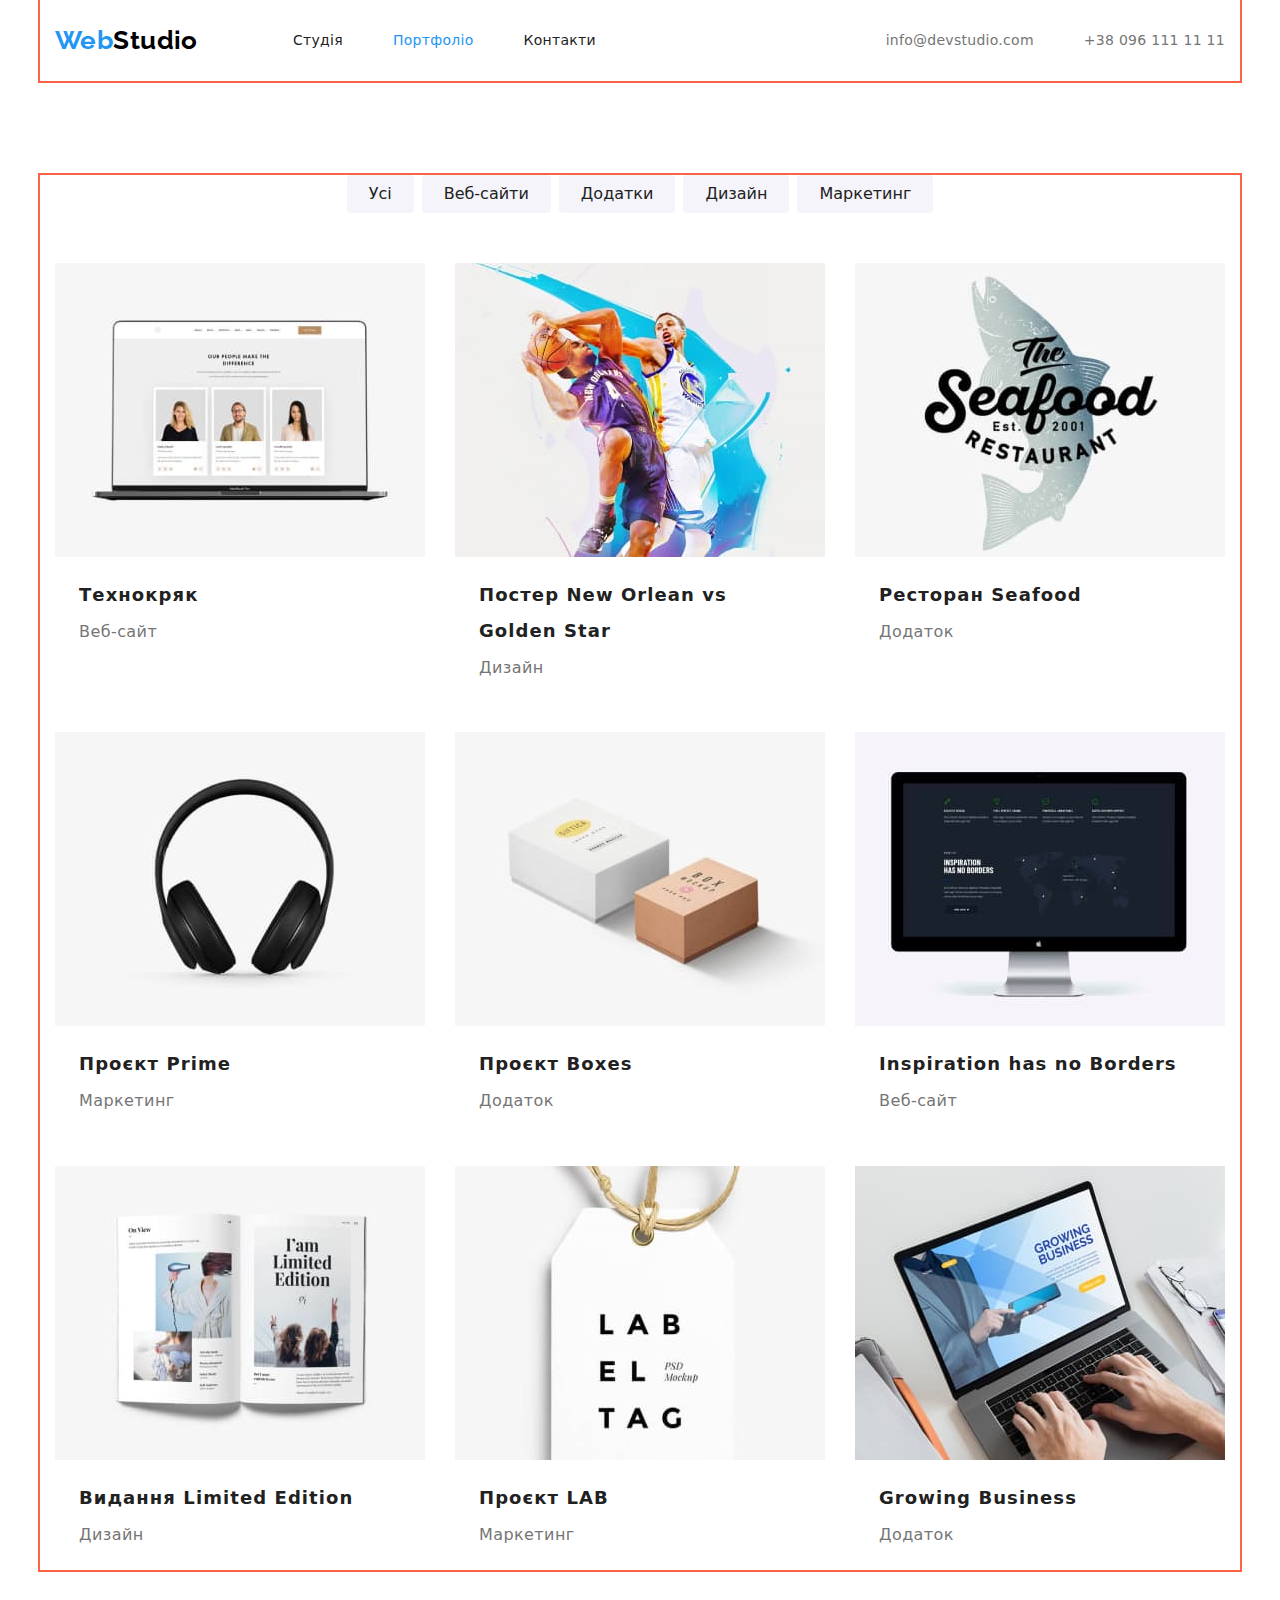
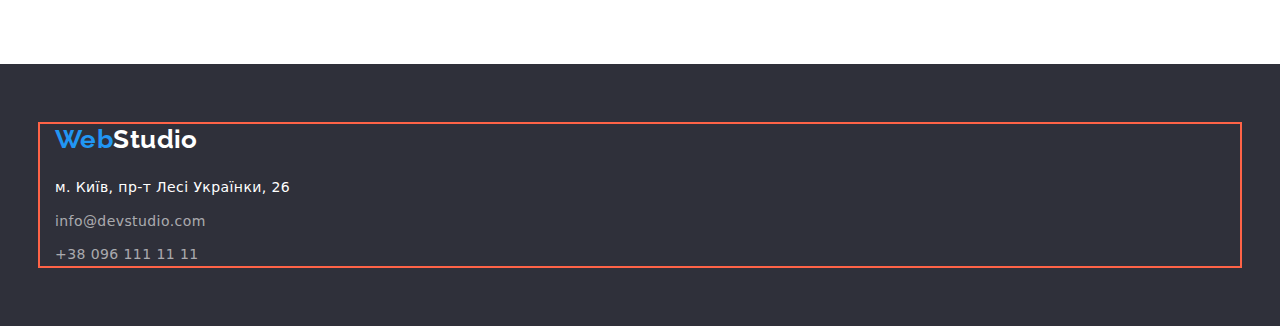
==== commit 207e5529: "Редагує код" ====
--- a/portfolio.html
+++ b/portfolio.html
@@ -16,7 +16,7 @@
 </head>
 <body>
     <!-- Шапка сайта -->
-    <header>
+    <header class="portfolio-header">
         <nav class="container main-nav">
             <a lang="en" href="./index.html" class="header-logo"><span class="web">Web</span><span
                     class="header-studio">Studio</span></a>
@@ -63,7 +63,7 @@
                         <a href="" class="portfolio-link">
                             <img src="./images/(homework_2)_img_2.jpg" alt="Баскетбол">
                             <div class="filter-div">
-                                <h2 class="filter-title">Постер New Orlean vs Golden Star</h2>
+                                <h2 class="filter-title correct">Постер New Orlean vs Golden Star</h2>
                                 <p class="filter-text">Дизайн</p>
                             </div>
                         </a>
--- a/css/styles.css
+++ b/css/styles.css
@@ -44,6 +44,10 @@
 }
 
 /* header */
+.portfolio-header {
+    padding-bottom: 94px;
+}
+
 .main-nav {
     display: flex;
     align-items: center;
@@ -123,7 +127,6 @@
 .header-address-list {
     display: flex;
     margin-left: auto;
-    width: 307px;
 }
 
 .header-address-list .item + .item {
@@ -174,8 +177,10 @@
 }
 
 .hero-title {
-    margin-top: 0;
-    margin-bottom: 32px;
+    margin-bottom: 30px;
+    margin-left: auto;
+    margin-right: auto;
+    width: 696px;
 
     color: #FFFFFF;
     font-weight: 900;
@@ -230,6 +235,7 @@
     margin-bottom: 10px;
 
     color: var(--title-text-color);
+    font-size: 14px;
     font-weight: 700;
     line-height: 1.14;
     text-transform: uppercase;
@@ -260,7 +266,7 @@
 
 .our-work-title {
     margin-top: 0px;
-    margin-bottom: 40px;
+    margin-bottom: 50px;
 
     color: var(--title-text-color);
     font-weight: 700;
@@ -271,8 +277,6 @@
 
 /* team-section */
 .main-team {
-    padding-top: 0;
-
     background-color: #F5F4FA;
 }
 
@@ -326,18 +330,16 @@
 /* footer */
 
 .footer {
+    padding-top: 60px;
+    padding-bottom: 60px;
+
     background-color: #2F303A;
 }
 
 .footer-logo {
     display: inline-block;
-    padding-top: 60px;
-    padding-bottom: 20px;
-    text-decoration: none;
-}
-
-.footer-list {
-    padding-bottom: 60px;
+    margin-bottom: 20px;
+    text-decoration: none;
 }
 
 .footer-list .item {
@@ -365,7 +367,7 @@
 
 /* PORTFOLIO.HTML */
 .filter-section {
-    padding-top: 94px;
+    /* padding-top: 94px; */
     padding-bottom: 94px;
 }
 
@@ -433,17 +435,23 @@
 }
 
 .filter-div {
-    margin: 0;
+    border-left: ;
     padding: 20px 24px;
     width: 370px;
 }
 
 .filter-title {
+    margin-bottom: 4px;
+
     color: var(--title-text-color);
     font-weight: 700;
     font-size: 18px;
     line-height: 2;    
     letter-spacing: 0.06em;
+}
+
+.correct {
+    flex-basis: calc((100% - 0px) / 1);
 }
 
 .filter-text {
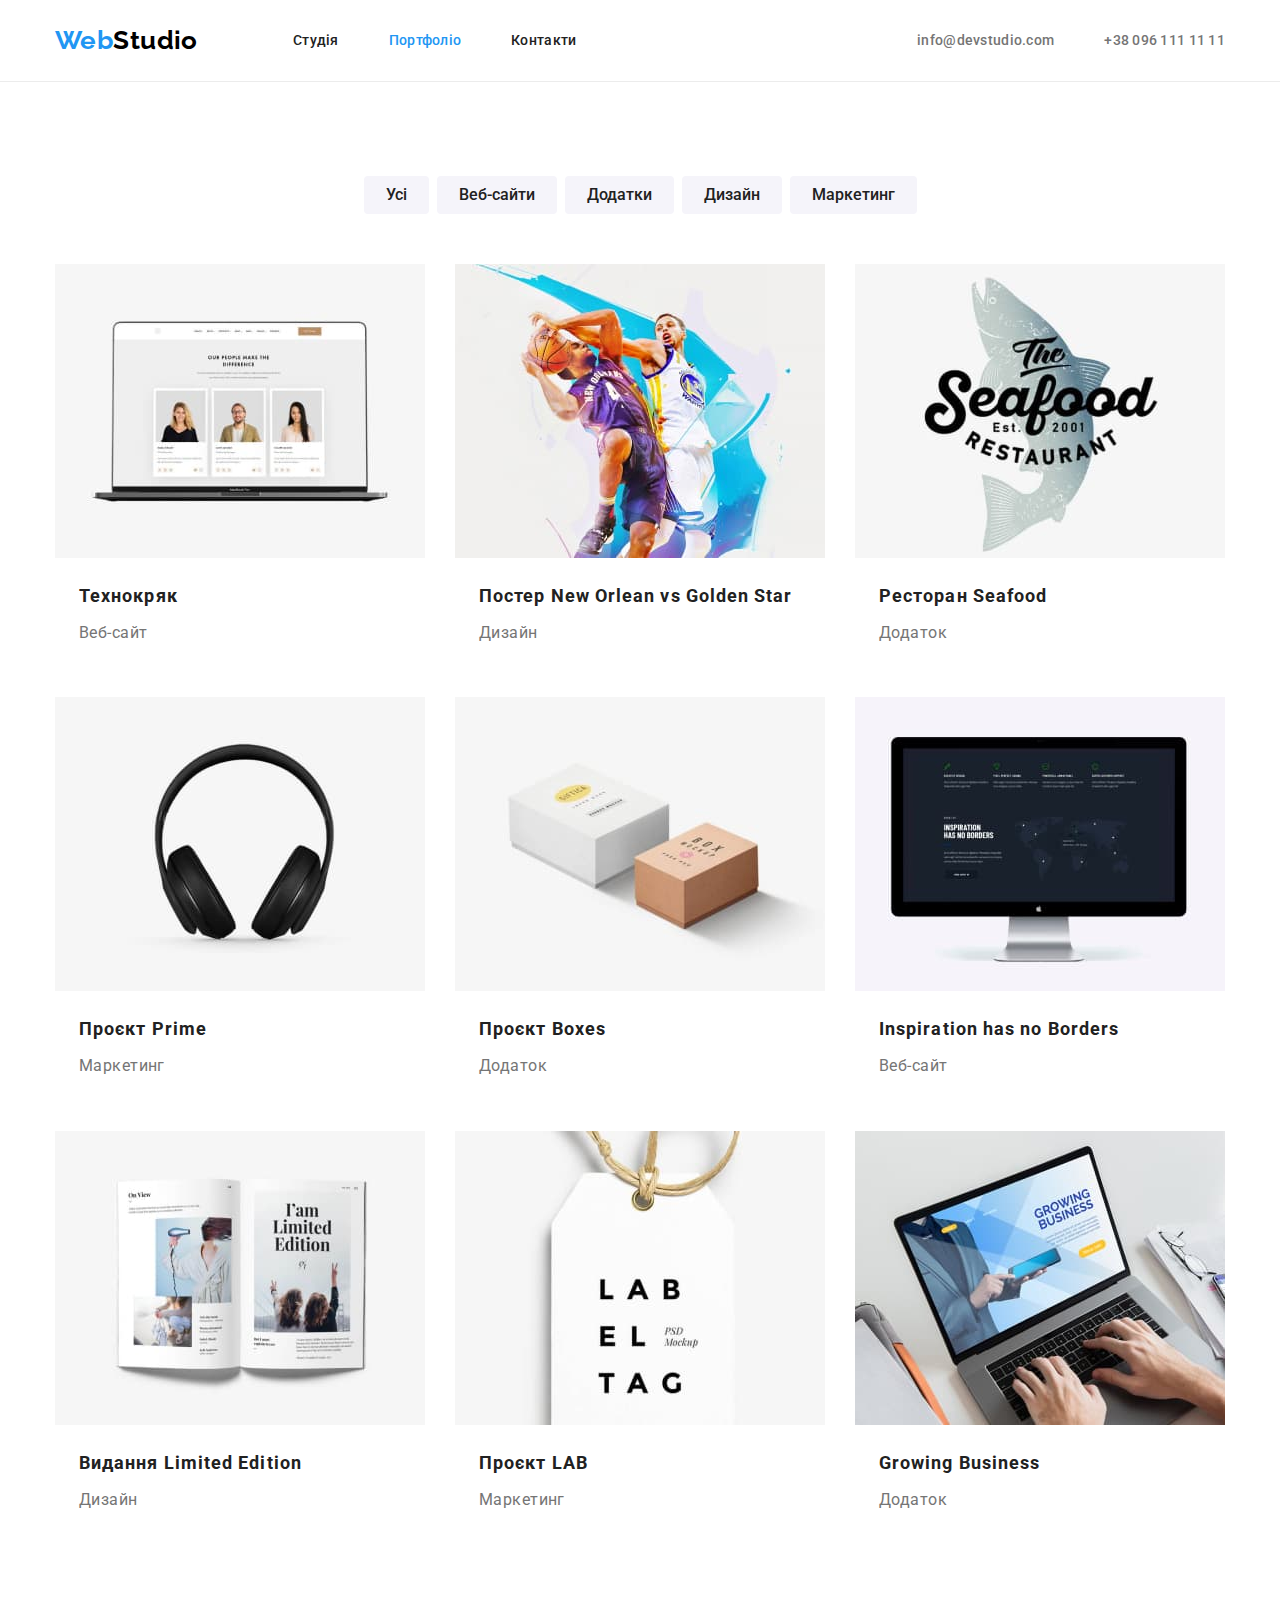
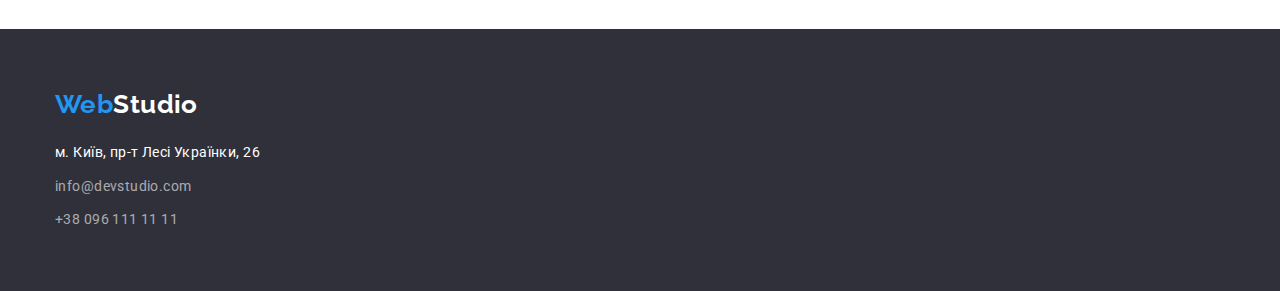
==== commit d162d3d9: "Редагує код" ====
--- a/portfolio.html
+++ b/portfolio.html
@@ -9,14 +9,16 @@
     <link href="https://fonts.googleapis.com/css2?family=Raleway:wght@700&family=Roboto:wght@400;500;700;900&display=swap"
         rel="stylesheet">
 
+    <link rel="stylesheet" href="https://cdnjs.cloudflare.com/ajax/libs/modern-normalize/1.1.0/modern-normalize.min.css">
+
     <link rel="stylesheet" href="./css/styles.css">
 
-    <link rel="stylesheet" href="https://cdnjs.cloudflare.com/ajax/libs/modern-normalize/1.1.0/modern-normalize.min.css">
+   
 
 </head>
 <body>
     <!-- Шапка сайта -->
-    <header class="portfolio-header">
+    <header class="header">
         <nav class="container main-nav">
             <a lang="en" href="./index.html" class="header-logo"><span class="web">Web</span><span
                     class="header-studio">Studio</span></a>
@@ -63,7 +65,7 @@
                         <a href="" class="portfolio-link">
                             <img src="./images/(homework_2)_img_2.jpg" alt="Баскетбол">
                             <div class="filter-div">
-                                <h2 class="filter-title correct">Постер New Orlean vs Golden Star</h2>
+                                <h2 class="filter-title">Постер New Orlean vs Golden Star</h2>
                                 <p class="filter-text">Дизайн</p>
                             </div>
                         </a>
--- a/css/styles.css
+++ b/css/styles.css
@@ -40,12 +40,12 @@
     margin-right: auto;
 
     width: 1200px;
-    outline: 2px solid tomato;
+    /* outline: 2px solid tomato; */
 }
 
 /* header */
-.portfolio-header {
-    padding-bottom: 94px;
+.header {
+    border-bottom: 1px solid #ECECEC;
 }
 
 .main-nav {
@@ -367,7 +367,7 @@
 
 /* PORTFOLIO.HTML */
 .filter-section {
-    /* padding-top: 94px; */
+    padding-top: 94px;
     padding-bottom: 94px;
 }
 
@@ -415,11 +415,13 @@
     margin: 0;
     padding: 0px;
     flex-wrap: wrap;
+    gap: 30px;
 }
 
 .port-work-list .item {
-    margin-right: 30px;
-    margin-bottom: 30px;
+    /* margin-right: 30px; */
+    /* margin-bottom: 30px; */
+    flex-basis: calc((100% - 60px) / 3);
 }
 
 .port-work-list .item:nth-child(3n) {
@@ -435,7 +437,9 @@
 }
 
 .filter-div {
-    border-left: ;
+    border-left: 1px;
+    border-right: 1px;
+    border-bottom: 1px;
     padding: 20px 24px;
     width: 370px;
 }
@@ -450,9 +454,9 @@
     letter-spacing: 0.06em;
 }
 
-.correct {
+/* .correct {
     flex-basis: calc((100% - 0px) / 1);
-}
+} */
 
 .filter-text {
     margin: 0;
